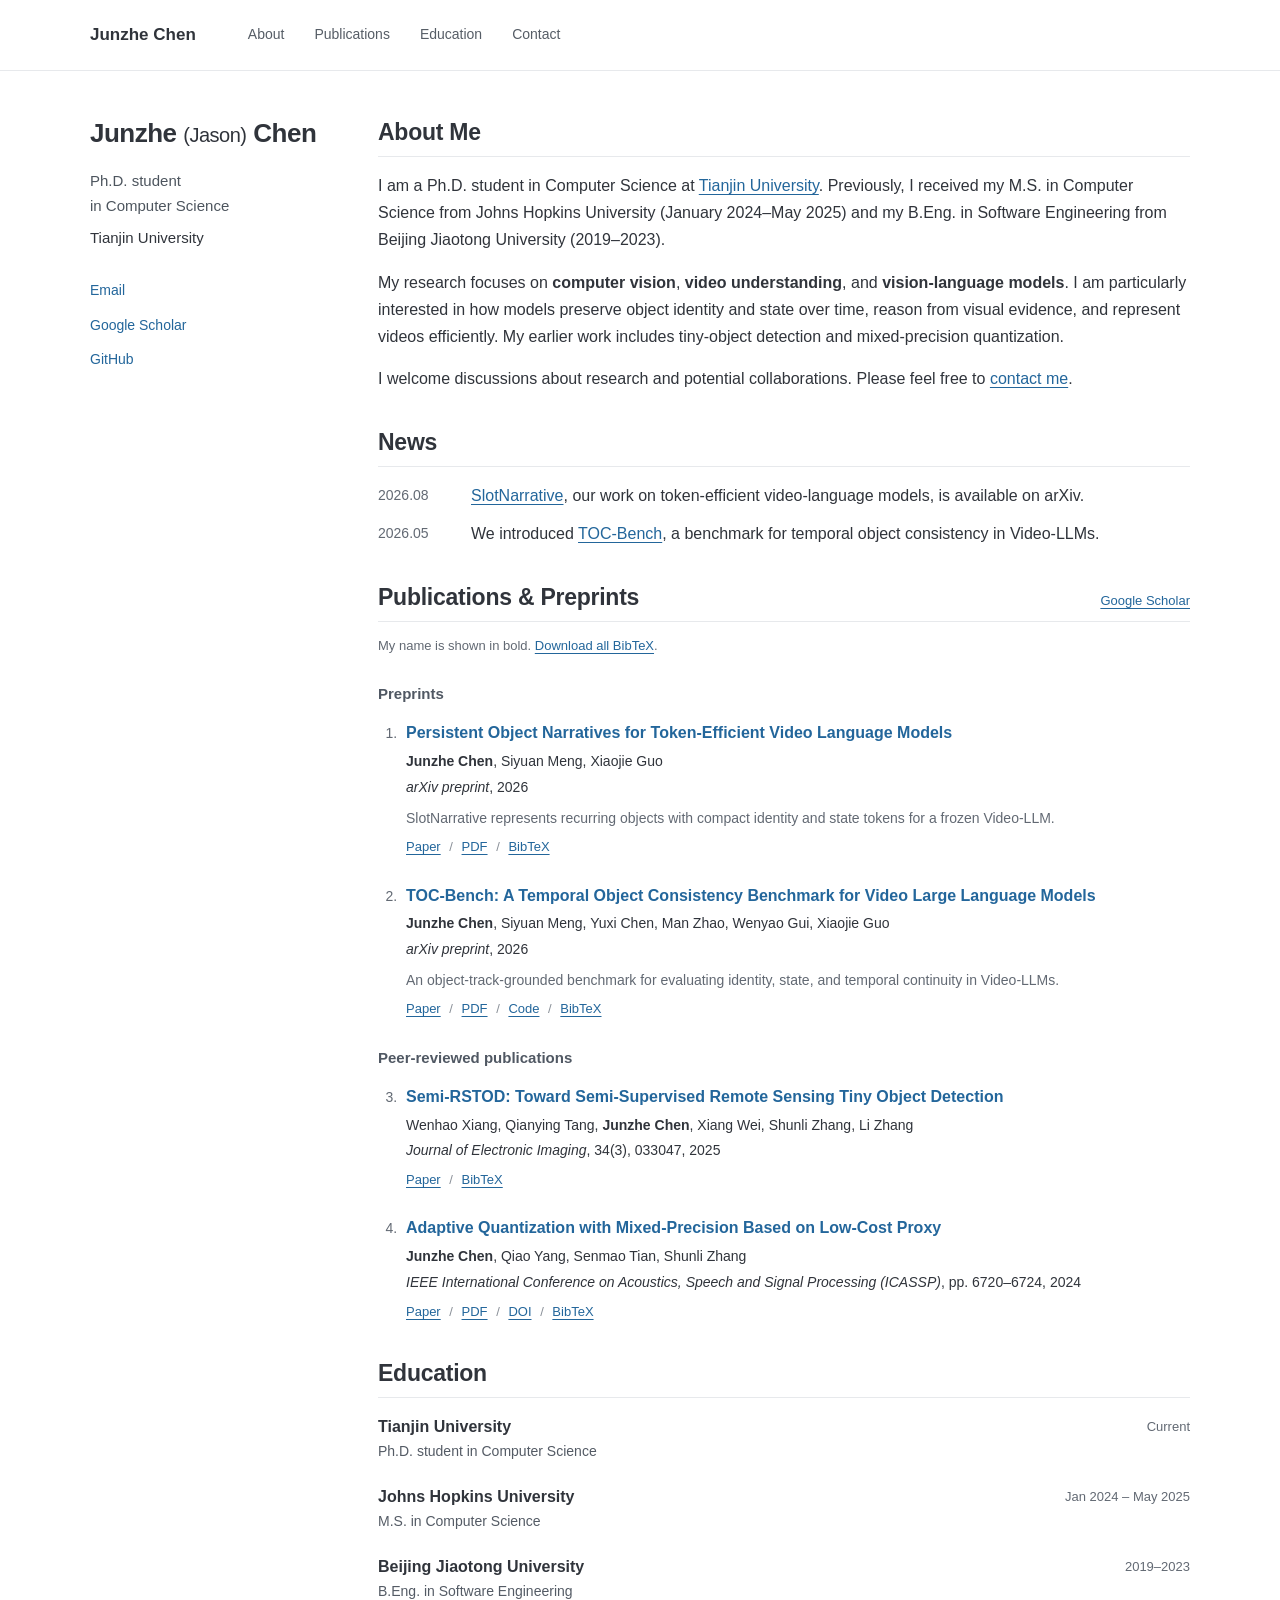
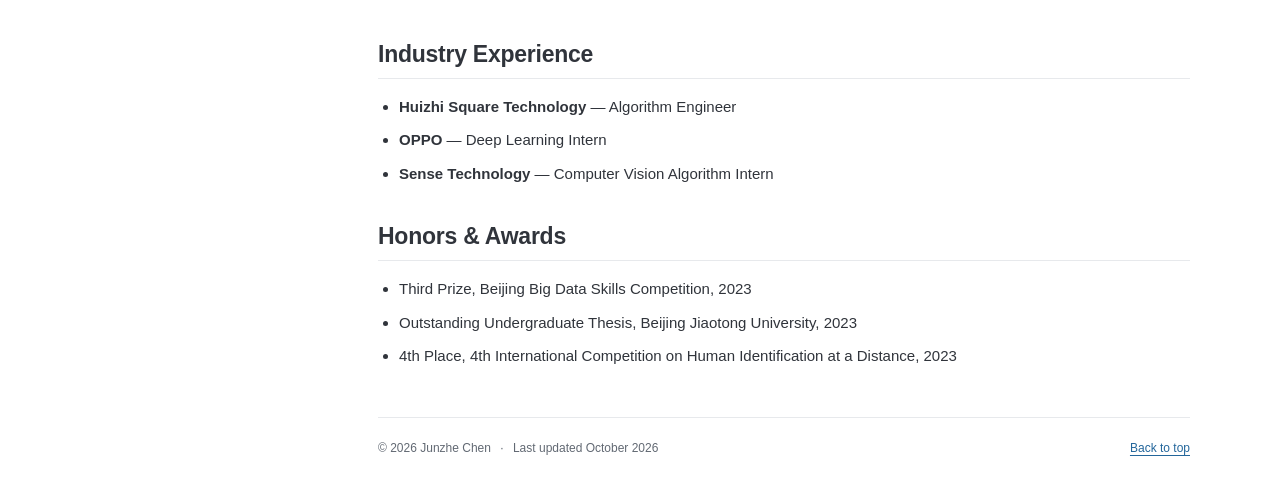
==== index.html @ 2421ffb1 "Simplify homepage into a traditional academic layout" ====
<!doctype html>
<html lang="en">
<head>
  <meta charset="utf-8">
  <meta name="viewport" content="width=device-width, initial-scale=1">
  <meta name="description" content="Junzhe (Jason) Chen is a Ph.D. student in Computer Science at Tianjin University. His research focuses on computer vision, video understanding, and efficient vision-language models.">
  <meta name="theme-color" content="#ffffff">
  <meta property="og:title" content="Junzhe Chen — Academic Homepage">
  <meta property="og:description" content="Ph.D. student at Tianjin University. Research in computer vision, video understanding, and vision-language models.">
  <meta property="og:type" content="website">
  <meta property="og:url" content="https://junzhec.top/">
  <title>Junzhe Chen — Academic Homepage</title>
  <link rel="canonical" href="https://junzhec.top/">
  <link rel="icon" href="assets/favicon.svg" type="image/svg+xml">
  <link rel="stylesheet" href="assets/styles.css?v=20261015">
</head>
<body id="top">
  <a class="skip-link" href="#main">Skip to content</a>

  <header class="site-header">
    <div class="header-inner">
      <a class="site-name" href="#top">Junzhe Chen</a>
      <nav aria-label="Main navigation">
        <a href="#about">About</a>
        <a href="#publications">Publications</a>
        <a href="#education">Education</a>
        <a href="mailto:junzhec12@gmail.com">Contact</a>
      </nav>
    </div>
  </header>

  <div class="page-layout">
    <aside class="profile" aria-labelledby="profile-name">
      <h1 id="profile-name">Junzhe <span class="preferred-name">(Jason)</span> Chen</h1>
      <p class="profile-role">Ph.D. student <span class="profile-subject">in Computer Science</span></p>
      <p class="profile-affiliation">Tianjin University</p>
      <ul class="profile-links" aria-label="Academic profiles and contact">
        <li><a href="mailto:junzhec12@gmail.com">Email</a></li>
        <li><a href="https://scholar.google.com/citations?user=YjoHl1EAAAAJ&amp;hl=en" target="_blank" rel="noreferrer">Google Scholar</a></li>
        <li><a href="https://github.com/junzhe-c" target="_blank" rel="noreferrer">GitHub</a></li>
      </ul>
    </aside>

    <main id="main">
      <section id="about" aria-labelledby="about-heading">
        <h2 id="about-heading">About Me</h2>
        <p>I am a Ph.D. student in Computer Science at <a href="https://en.tju.edu.cn/" target="_blank" rel="noreferrer">Tianjin University</a>. Previously, I received my M.S. in Computer Science from Johns Hopkins University (January 2024–May 2025) and my B.Eng. in Software Engineering from Beijing Jiaotong University (2019–2023).</p>
        <p>My research focuses on <strong>computer vision</strong>, <strong>video understanding</strong>, and <strong>vision-language models</strong>. I am particularly interested in how models preserve object identity and state over time, reason from visual evidence, and represent videos efficiently. My earlier work includes tiny-object detection and mixed-precision quantization.</p>
        <p>I welcome discussions about research and potential collaborations. Please feel free to <a href="mailto:junzhec12@gmail.com">contact me</a>.</p>
      </section>

      <section id="news" aria-labelledby="news-heading">
        <h2 id="news-heading">News</h2>
        <ul class="news-list">
          <li><time datetime="2026-08">2026.08</time><span><a href="https://arxiv.org/abs/2608.04866" target="_blank" rel="noreferrer">SlotNarrative</a>, our work on token-efficient video-language models, is available on arXiv.</span></li>
          <li><time datetime="2026-05">2026.05</time><span>We introduced <a href="https://arxiv.org/abs/2605.09904" target="_blank" rel="noreferrer">TOC-Bench</a>, a benchmark for temporal object consistency in Video-LLMs.</span></li>
        </ul>
      </section>

      <section id="publications" aria-labelledby="publications-heading">
        <div class="section-header">
          <h2 id="publications-heading">Publications &amp; Preprints</h2>
          <a class="section-link" href="https://scholar.google.com/citations?user=YjoHl1EAAAAJ&amp;hl=en" target="_blank" rel="noreferrer">Google Scholar</a>
        </div>
        <p class="section-note">My name is shown in bold. <a href="assets/publications.bib" download>Download all BibTeX</a>.</p>

        <h3 class="publication-group">Preprints</h3>
        <ol class="publication-list">
          <li>
            <article class="publication" aria-labelledby="slotnarrative-title">
              <h4 id="slotnarrative-title"><a href="https://arxiv.org/abs/2608.04866" target="_blank" rel="noreferrer">Persistent Object Narratives for Token-Efficient Video Language Models</a></h4>
              <p class="authors"><strong>Junzhe Chen</strong>, Siyuan Meng, Xiaojie Guo</p>
              <p class="venue"><em>arXiv preprint</em>, 2026</p>
              <p class="paper-summary">SlotNarrative represents recurring objects with compact identity and state tokens for a frozen Video-LLM.</p>
              <p class="paper-links"><a href="https://arxiv.org/abs/2608.04866" target="_blank" rel="noreferrer">Paper</a><span aria-hidden="true"> / </span><a href="https://arxiv.org/pdf/2608.04866" target="_blank" rel="noreferrer">PDF</a><span aria-hidden="true"> / </span><a href="assets/citations/slotnarrative.bib" download>BibTeX</a></p>
            </article>
          </li>
          <li>
            <article class="publication" aria-labelledby="toc-bench-title">
              <h4 id="toc-bench-title"><a href="https://arxiv.org/abs/2605.09904" target="_blank" rel="noreferrer">TOC-Bench: A Temporal Object Consistency Benchmark for Video Large Language Models</a></h4>
              <p class="authors"><strong>Junzhe Chen</strong>, Siyuan Meng, Yuxi Chen, Man Zhao, Wenyao Gui, Xiaojie Guo</p>
              <p class="venue"><em>arXiv preprint</em>, 2026</p>
              <p class="paper-summary">An object-track-grounded benchmark for evaluating identity, state, and temporal continuity in Video-LLMs.</p>
              <p class="paper-links"><a href="https://arxiv.org/abs/2605.09904" target="_blank" rel="noreferrer">Paper</a><span aria-hidden="true"> / </span><a href="https://arxiv.org/pdf/2605.09904" target="_blank" rel="noreferrer">PDF</a><span aria-hidden="true"> / </span><a href="https://github.com/junzhe-c/toc_bench" target="_blank" rel="noreferrer">Code</a><span aria-hidden="true"> / </span><a href="assets/citations/toc-bench.bib" download>BibTeX</a></p>
            </article>
          </li>
        </ol>

        <h3 class="publication-group">Peer-reviewed publications</h3>
        <ol class="publication-list" start="3">
          <li>
            <article class="publication" aria-labelledby="semi-rstod-title">
              <h4 id="semi-rstod-title"><a href="https://doi.org/10.1117/1.JEI.34.3.033047" target="_blank" rel="noreferrer">Semi-RSTOD: Toward Semi-Supervised Remote Sensing Tiny Object Detection</a></h4>
              <p class="authors">Wenhao Xiang, Qianying Tang, <strong>Junzhe Chen</strong>, Xiang Wei, Shunli Zhang, Li Zhang</p>
              <p class="venue"><em>Journal of Electronic Imaging</em>, 34(3), 033047, 2025</p>
              <p class="paper-links"><a href="https://doi.org/10.1117/1.JEI.34.3.033047" target="_blank" rel="noreferrer">Paper</a><span aria-hidden="true"> / </span><a href="assets/citations/semi-rstod.bib" download>BibTeX</a></p>
            </article>
          </li>
          <li>
            <article class="publication" aria-labelledby="lcpaq-title">
              <h4 id="lcpaq-title"><a href="https://arxiv.org/abs/2402.17706" target="_blank" rel="noreferrer">Adaptive Quantization with Mixed-Precision Based on Low-Cost Proxy</a></h4>
              <p class="authors"><strong>Junzhe Chen</strong>, Qiao Yang, Senmao Tian, Shunli Zhang</p>
              <p class="venue"><em>IEEE International Conference on Acoustics, Speech and Signal Processing (ICASSP)</em>, pp. 6720–6724, 2024</p>
              <p class="paper-links"><a href="https://arxiv.org/abs/2402.17706" target="_blank" rel="noreferrer">Paper</a><span aria-hidden="true"> / </span><a href="https://arxiv.org/pdf/2402.17706" target="_blank" rel="noreferrer">PDF</a><span aria-hidden="true"> / </span><a href="https://doi.org/10.1109/ICASSP48485.2024.10447866" target="_blank" rel="noreferrer">DOI</a><span aria-hidden="true"> / </span><a href="assets/citations/lcpaq.bib" download>BibTeX</a></p>
            </article>
          </li>
        </ol>
      </section>

      <section id="education" aria-labelledby="education-heading">
        <h2 id="education-heading">Education</h2>
        <ul class="education-list">
          <li><div><strong>Tianjin University</strong><p>Ph.D. student in Computer Science</p></div><span class="date">Current</span></li>
          <li><div><strong>Johns Hopkins University</strong><p>M.S. in Computer Science</p></div><span class="date"><time datetime="2024-01">Jan 2024</time> – <time datetime="2025-05">May 2025</time></span></li>
          <li><div><strong>Beijing Jiaotong University</strong><p>B.Eng. in Software Engineering</p></div><span class="date">2019–2023</span></li>
        </ul>
      </section>

      <section id="experience" aria-labelledby="experience-heading">
        <h2 id="experience-heading">Industry Experience</h2>
        <ul class="experience-list">
          <li><strong>Huizhi Square Technology</strong> — Algorithm Engineer</li>
          <li><strong>OPPO</strong> — Deep Learning Intern</li>
          <li><strong>Sense Technology</strong> — Computer Vision Algorithm Intern</li>
        </ul>
      </section>

      <section id="honors" aria-labelledby="honors-heading">
        <h2 id="honors-heading">Honors &amp; Awards</h2>
        <ul class="honors-list">
          <li>Third Prize, Beijing Big Data Skills Competition, 2023</li>
          <li>Outstanding Undergraduate Thesis, Beijing Jiaotong University, 2023</li>
          <li>4th Place, 4th International Competition on Human Identification at a Distance, 2023</li>
        </ul>
      </section>

      <footer class="site-footer">
        <p>© 2026 Junzhe Chen <span aria-hidden="true">·</span> Last updated October 2026</p>
        <a href="#top">Back to top</a>
      </footer>
    </main>
  </div>
</body>
</html>
---- assets/styles.css ----
:root {
  color-scheme: light;
  --text: #30343b;
  --muted: #626973;
  --link: #23669b;
  --line: #e7e9ec;
  --width: 1100px;
}

*,
*::before,
*::after { box-sizing: border-box; }

html {
  scroll-padding-top: 92px;
  -webkit-text-size-adjust: 100%;
}

body {
  margin: 0;
  background: #fff;
  color: var(--text);
  font-family: -apple-system, BlinkMacSystemFont, "Segoe UI", Helvetica, Arial, sans-serif;
  font-size: 16px;
  line-height: 1.7;
  -webkit-font-smoothing: antialiased;
}

a {
  color: var(--link);
  text-decoration-thickness: 1px;
  text-underline-offset: 3px;
}

a:hover {
  color: #17456a;
  text-decoration: underline;
}

:focus-visible {
  outline: 2px solid var(--link);
  outline-offset: 4px;
}

h1, h2, h3, h4, p, ul, ol { margin: 0; }
strong { font-weight: 600; }

.skip-link {
  position: fixed;
  top: 8px;
  left: 8px;
  z-index: 10;
  padding: 8px 16px;
  background: #fff;
  border: 1px solid var(--link);
  transform: translateY(-160%);
}

.skip-link:focus { transform: translateY(0); }

.site-header {
  position: sticky;
  top: 0;
  z-index: 5;
  border-bottom: 1px solid var(--line);
  background: #fff;
}

.header-inner {
  display: flex;
  align-items: center;
  gap: 52px;
  width: min(var(--width), calc(100% - 80px));
  min-height: 70px;
  margin-inline: auto;
}

.site-name {
  color: var(--text);
  font-size: 17px;
  font-weight: 600;
  text-decoration: none;
}

.header-inner nav {
  display: flex;
  flex-wrap: wrap;
  gap: 30px;
}

.header-inner nav a {
  color: #565d66;
  font-size: 14px;
  text-decoration: none;
}

.header-inner a:hover {
  color: var(--link);
  text-decoration: underline;
}

.page-layout {
  display: grid;
  grid-template-columns: 240px minmax(0, 1fr);
  align-items: start;
  column-gap: 48px;
  width: min(var(--width), calc(100% - 80px));
  margin: 46px auto 0;
}

.profile {
  position: sticky;
  top: 115px;
  overflow-wrap: anywhere;
}

.profile h1 {
  font-size: 26px;
  font-weight: 650;
  line-height: 1.3;
  letter-spacing: -.5px;
}

.preferred-name {
  font-size: .77em;
  font-weight: 500;
  white-space: nowrap;
}

.profile-role {
  margin-top: 18px;
  color: #4d555e;
  font-size: 15px;
  line-height: 1.65;
}

.profile-subject { display: block; }

.profile-affiliation {
  margin-top: 7px;
  font-size: 15px;
}

.profile-links {
  display: grid;
  gap: 5px;
  margin-top: 25px;
  padding: 0;
  list-style: none;
  font-size: 14px;
}

.profile-links a {
  display: inline-block;
  padding-block: 3px;
  text-decoration: none;
}

.profile-links a:hover { text-decoration: underline; }
main { min-width: 0; }
section + section { margin-top: 35px; }

h2 {
  margin-bottom: 15px;
  padding-bottom: 8px;
  border-bottom: 1px solid var(--line);
  font-size: 23px;
  font-weight: 600;
  line-height: 1.35;
  letter-spacing: -.25px;
}

section > p + p { margin-top: 15px; }

.news-list {
  display: grid;
  gap: 10px;
  padding: 0;
  list-style: none;
}

.news-list li {
  display: grid;
  grid-template-columns: 78px minmax(0, 1fr);
  gap: 15px;
}

.news-list time {
  color: var(--muted);
  font-size: 14px;
  line-height: 1.94;
  font-variant-numeric: tabular-nums;
}

.section-header {
  display: flex;
  align-items: baseline;
  justify-content: space-between;
  gap: 20px;
  margin-bottom: 13px;
  padding-bottom: 8px;
  border-bottom: 1px solid var(--line);
}

.section-header h2 {
  margin: 0;
  padding: 0;
  border: 0;
}

.section-link {
  flex-shrink: 0;
  font-size: 13px;
}

.section-note {
  color: var(--muted);
  font-size: 13px;
}

.publication-group {
  margin: 24px 0 14px;
  color: #505863;
  font-size: 15px;
  font-weight: 600;
}

.publication-list { padding-left: 23px; }
.publication-list > li { padding-left: 5px; }

.publication-list > li::marker {
  color: var(--muted);
  font-size: 14px;
}

.publication-list > li + li { margin-top: 24px; }

.publication h4 {
  font-size: 16px;
  font-weight: 600;
  line-height: 1.6;
}

.publication h4 a { text-decoration: none; }
.publication h4 a:hover { text-decoration: underline; }

.authors {
  margin-top: 4px;
  font-size: 14px;
  line-height: 1.7;
}

.venue {
  margin-top: 2px;
  font-size: 14px;
}

.paper-summary {
  margin-top: 7px;
  color: var(--muted);
  font-size: 14px;
}

.paper-links {
  margin-top: 6px;
  font-size: 13px;
}

.paper-links span {
  padding-inline: 5px;
  color: #8a9098;
}

.education-list {
  display: grid;
  gap: 19px;
  padding: 0;
  list-style: none;
}

.education-list li {
  display: flex;
  justify-content: space-between;
  gap: 25px;
}

.education-list p {
  color: #545b65;
  font-size: 14px;
}

.date {
  flex-shrink: 0;
  color: var(--muted);
  font-size: 13px;
  padding-top: 3px;
}

.date time { white-space: nowrap; }

.experience-list,
.honors-list {
  display: grid;
  gap: 8px;
  padding-left: 21px;
  font-size: 15px;
}

.site-footer {
  display: flex;
  flex-wrap: wrap;
  justify-content: space-between;
  gap: 12px;
  margin-top: 48px;
  padding-block: 20px 30px;
  border-top: 1px solid var(--line);
  color: var(--muted);
  font-size: 12px;
}

.site-footer span { margin-inline: 6px; }

@media (max-width: 1000px) {
  .page-layout {
    grid-template-columns: 190px minmax(0, 1fr);
    column-gap: 40px;
  }
  .profile h1 { font-size: 25px; }
  .education-list li { flex-direction: column; gap: 2px; }
}

@media (max-width: 720px) {
  html { scroll-padding-top: 78px; }
  .header-inner { width: calc(100% - 40px); min-height: 62px; gap: 25px; }
  .site-name { font-size: 15px; white-space: nowrap; }
  .header-inner nav { gap: 17px; }
  .header-inner nav a { font-size: 12px; }
  .page-layout { grid-template-columns: minmax(0, 1fr); width: calc(100% - 40px); margin-top: 30px; }
  .profile { position: static; margin-bottom: 30px; padding-bottom: 24px; border-bottom: 1px solid var(--line); }
  .profile h1 { font-size: 28px; }
  .profile-role { margin-top: 12px; }
  .profile-subject { display: inline; }
  .profile-links { display: flex; flex-wrap: wrap; gap: 9px 23px; margin-top: 14px; }
  .profile-links a { padding-block: 6px; }
  body { font-size: 15px; }
  h2 { font-size: 22px; }
  .section-header { align-items: flex-start; flex-direction: column; gap: 5px; }
  .section-link { display: inline-block; padding-block: 3px; }
  .news-list li { grid-template-columns: 63px minmax(0, 1fr); gap: 12px; }
  .news-list time { font-size: 13px; line-height: 1.96; }
  .publication-list { padding-left: 20px; }
  .publication-list > li { padding-left: 2px; }
  .publication h4 { font-size: 16px; }
  .paper-links a { display: inline-block; padding-block: 5px; }
  .paper-links { margin-top: 3px; }
  .education-list li { flex-direction: column; gap: 2px; }
  .site-footer { flex-direction: column; align-items: flex-start; font-size: 11px; }
}

@media (max-width: 400px) {
  .header-inner { gap: 18px; }
  .header-inner nav { gap: 13px; }
  .header-inner nav a { font-size: 11px; }
  .header-inner nav a[href="mailto:junzhec12@gmail.com"] { display: none; }
}

@media print {
  body { font-size: 10pt; color: #000; }
  .site-header, .skip-link, .site-footer > a { display: none; }
  .page-layout { display: block; width: 100%; margin: 0; }
  .profile { position: static; margin-bottom: 25px; }
  .profile h1 { font-size: 23pt; }
  .profile-role, .profile-affiliation { display: inline; font-size: 10pt; }
  .profile-subject { display: inline; }
  .profile-links { display: flex; gap: 18px; margin-top: 5px; }
  h2 { font-size: 15pt; break-after: avoid; }
  a { color: #000; }
  .publication, .education-list li, .experience-list li, .honors-list li { break-inside: avoid; }
  .paper-links, .section-note, .section-link { display: none; }
}
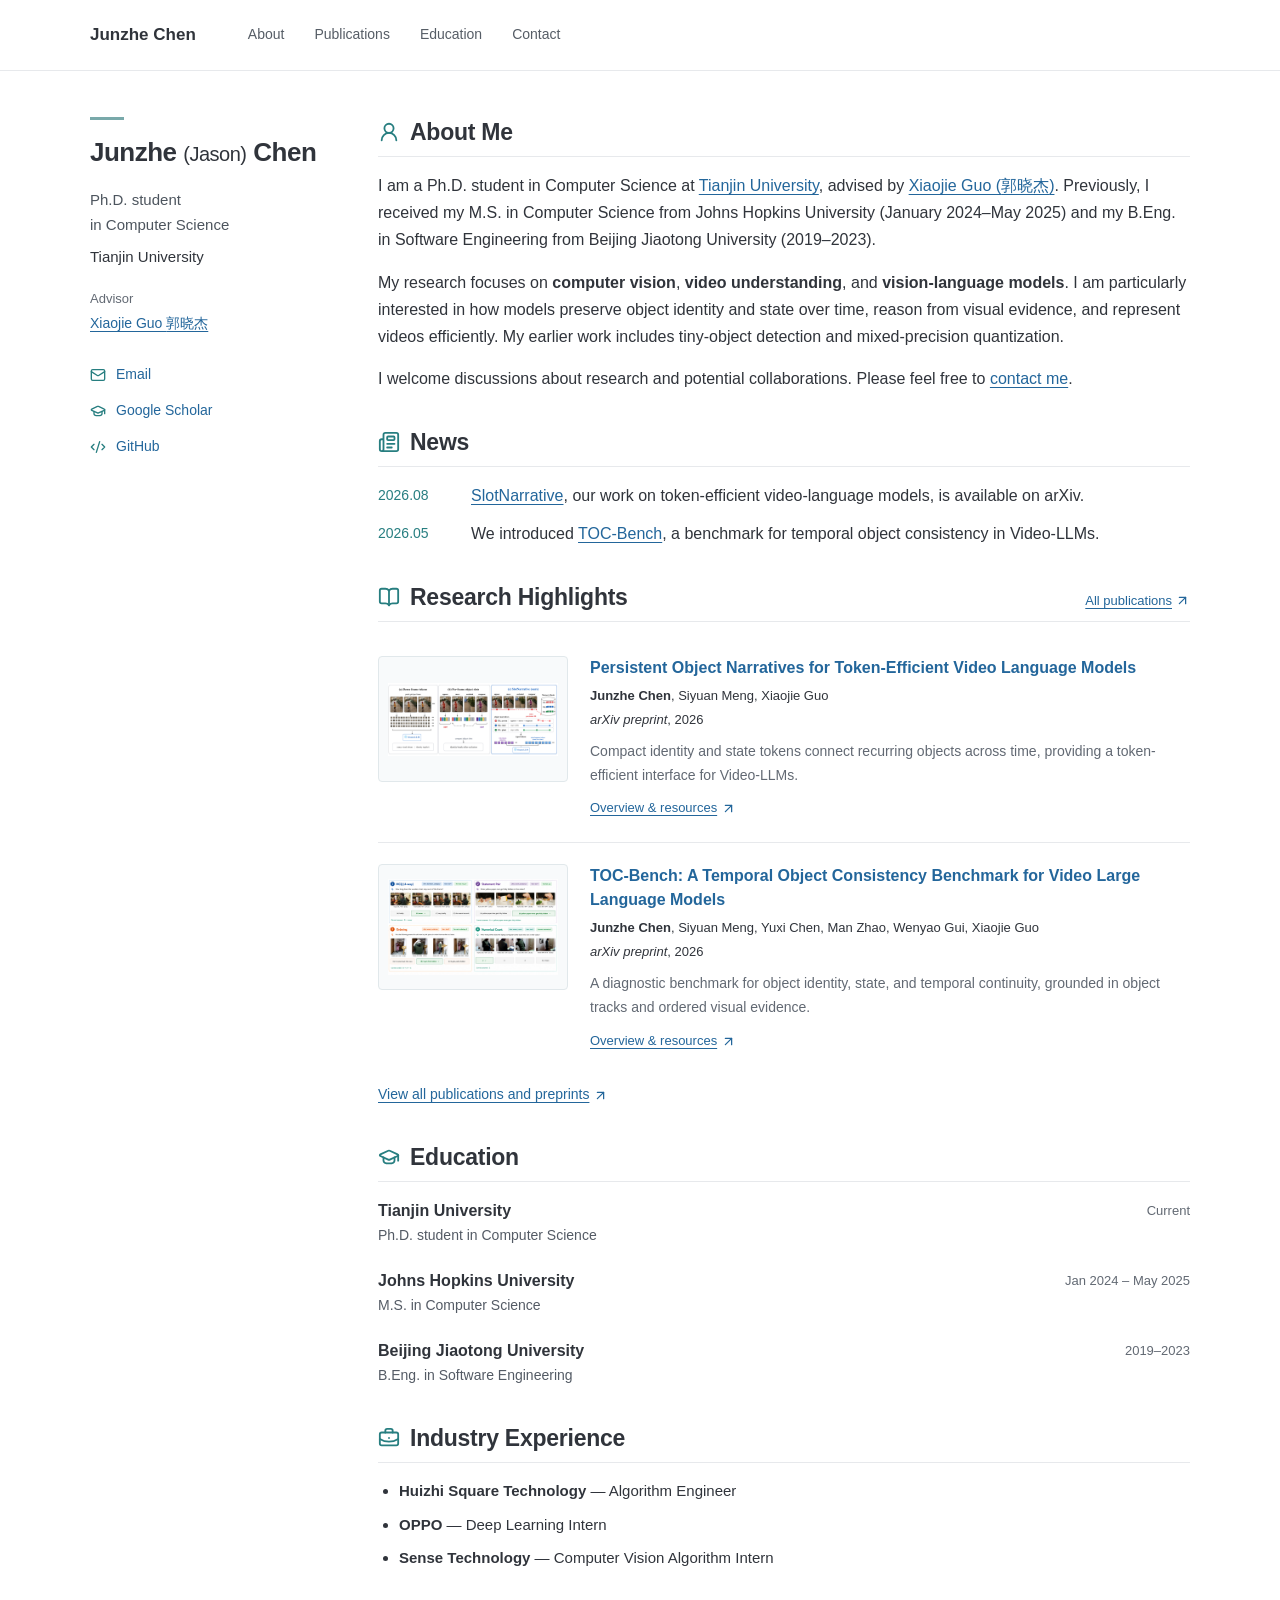
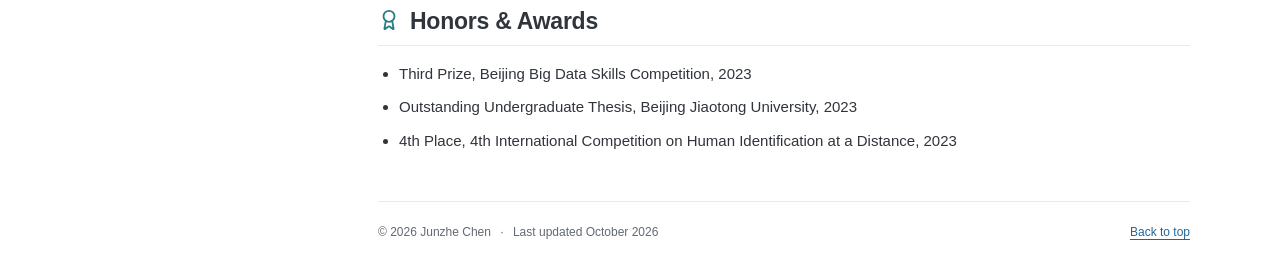
==== commit 07214727: "Add illustrated publications page, subtle icons, and advisor" ====
--- a/index.html
+++ b/index.html
@@ -12,7 +12,7 @@
   <title>Junzhe Chen — Academic Homepage</title>
   <link rel="canonical" href="https://junzhec.top/">
   <link rel="icon" href="assets/favicon.svg" type="image/svg+xml">
-  <link rel="stylesheet" href="assets/styles.css?v=20261015">
+  <link rel="stylesheet" href="assets/styles.css?v=20261015b">
 </head>
 <body id="top">
   <a class="skip-link" href="#main">Skip to content</a>
@@ -22,7 +22,7 @@
       <a class="site-name" href="#top">Junzhe Chen</a>
       <nav aria-label="Main navigation">
         <a href="#about">About</a>
-        <a href="#publications">Publications</a>
+        <a href="publications.html">Publications</a>
         <a href="#education">Education</a>
         <a href="mailto:junzhec12@gmail.com">Contact</a>
       </nav>
@@ -34,23 +34,24 @@
       <h1 id="profile-name">Junzhe <span class="preferred-name">(Jason)</span> Chen</h1>
       <p class="profile-role">Ph.D. student <span class="profile-subject">in Computer Science</span></p>
       <p class="profile-affiliation">Tianjin University</p>
+      <p class="profile-advisor">Advisor <br><a href="https://sites.google.com/view/xjguo" target="_blank" rel="noreferrer">Xiaojie Guo <span lang="zh-CN">郭晓杰</span></a></p>
       <ul class="profile-links" aria-label="Academic profiles and contact">
-        <li><a href="mailto:junzhec12@gmail.com">Email</a></li>
-        <li><a href="https://scholar.google.com/citations?user=YjoHl1EAAAAJ&amp;hl=en" target="_blank" rel="noreferrer">Google Scholar</a></li>
-        <li><a href="https://github.com/junzhe-c" target="_blank" rel="noreferrer">GitHub</a></li>
+        <li><a href="mailto:junzhec12@gmail.com"><span class="icon icon-mail" aria-hidden="true"></span><span>Email</span></a></li>
+        <li><a href="https://scholar.google.com/citations?user=YjoHl1EAAAAJ&amp;hl=en" target="_blank" rel="noreferrer"><span class="icon icon-graduation-cap" aria-hidden="true"></span><span>Google Scholar</span></a></li>
+        <li><a href="https://github.com/junzhe-c" target="_blank" rel="noreferrer"><span class="icon icon-code-xml" aria-hidden="true"></span><span>GitHub</span></a></li>
       </ul>
     </aside>
 
     <main id="main">
       <section id="about" aria-labelledby="about-heading">
-        <h2 id="about-heading">About Me</h2>
-        <p>I am a Ph.D. student in Computer Science at <a href="https://en.tju.edu.cn/" target="_blank" rel="noreferrer">Tianjin University</a>. Previously, I received my M.S. in Computer Science from Johns Hopkins University (January 2024–May 2025) and my B.Eng. in Software Engineering from Beijing Jiaotong University (2019–2023).</p>
+        <h2 id="about-heading"><span class="icon icon-user-round" aria-hidden="true"></span>About Me</h2>
+        <p>I am a Ph.D. student in Computer Science at <a href="https://en.tju.edu.cn/" target="_blank" rel="noreferrer">Tianjin University</a>, advised by <a href="https://sites.google.com/view/xjguo" target="_blank" rel="noreferrer">Xiaojie Guo (<span lang="zh-CN">郭晓杰</span>)</a>. Previously, I received my M.S. in Computer Science from Johns Hopkins University (January 2024–May 2025) and my B.Eng. in Software Engineering from Beijing Jiaotong University (2019–2023).</p>
         <p>My research focuses on <strong>computer vision</strong>, <strong>video understanding</strong>, and <strong>vision-language models</strong>. I am particularly interested in how models preserve object identity and state over time, reason from visual evidence, and represent videos efficiently. My earlier work includes tiny-object detection and mixed-precision quantization.</p>
         <p>I welcome discussions about research and potential collaborations. Please feel free to <a href="mailto:junzhec12@gmail.com">contact me</a>.</p>
       </section>
 
       <section id="news" aria-labelledby="news-heading">
-        <h2 id="news-heading">News</h2>
+        <h2 id="news-heading"><span class="icon icon-newspaper" aria-hidden="true"></span>News</h2>
         <ul class="news-list">
           <li><time datetime="2026-08">2026.08</time><span><a href="https://arxiv.org/abs/2608.04866" target="_blank" rel="noreferrer">SlotNarrative</a>, our work on token-efficient video-language models, is available on arXiv.</span></li>
           <li><time datetime="2026-05">2026.05</time><span>We introduced <a href="https://arxiv.org/abs/2605.09904" target="_blank" rel="noreferrer">TOC-Bench</a>, a benchmark for temporal object consistency in Video-LLMs.</span></li>
@@ -59,56 +60,40 @@
 
       <section id="publications" aria-labelledby="publications-heading">
         <div class="section-header">
-          <h2 id="publications-heading">Publications &amp; Preprints</h2>
-          <a class="section-link" href="https://scholar.google.com/citations?user=YjoHl1EAAAAJ&amp;hl=en" target="_blank" rel="noreferrer">Google Scholar</a>
+          <h2 id="publications-heading"><span class="icon icon-book-open" aria-hidden="true"></span>Research Highlights</h2>
+          <a class="section-link" href="publications.html">All publications <span class="icon icon-arrow-up-right" aria-hidden="true"></span></a>
         </div>
-        <p class="section-note">My name is shown in bold. <a href="assets/publications.bib" download>Download all BibTeX</a>.</p>
-
-        <h3 class="publication-group">Preprints</h3>
-        <ol class="publication-list">
-          <li>
-            <article class="publication" aria-labelledby="slotnarrative-title">
-              <h4 id="slotnarrative-title"><a href="https://arxiv.org/abs/2608.04866" target="_blank" rel="noreferrer">Persistent Object Narratives for Token-Efficient Video Language Models</a></h4>
-              <p class="authors"><strong>Junzhe Chen</strong>, Siyuan Meng, Xiaojie Guo</p>
-              <p class="venue"><em>arXiv preprint</em>, 2026</p>
-              <p class="paper-summary">SlotNarrative represents recurring objects with compact identity and state tokens for a frozen Video-LLM.</p>
-              <p class="paper-links"><a href="https://arxiv.org/abs/2608.04866" target="_blank" rel="noreferrer">Paper</a><span aria-hidden="true"> / </span><a href="https://arxiv.org/pdf/2608.04866" target="_blank" rel="noreferrer">PDF</a><span aria-hidden="true"> / </span><a href="assets/citations/slotnarrative.bib" download>BibTeX</a></p>
-            </article>
-          </li>
-          <li>
-            <article class="publication" aria-labelledby="toc-bench-title">
-              <h4 id="toc-bench-title"><a href="https://arxiv.org/abs/2605.09904" target="_blank" rel="noreferrer">TOC-Bench: A Temporal Object Consistency Benchmark for Video Large Language Models</a></h4>
-              <p class="authors"><strong>Junzhe Chen</strong>, Siyuan Meng, Yuxi Chen, Man Zhao, Wenyao Gui, Xiaojie Guo</p>
-              <p class="venue"><em>arXiv preprint</em>, 2026</p>
-              <p class="paper-summary">An object-track-grounded benchmark for evaluating identity, state, and temporal continuity in Video-LLMs.</p>
-              <p class="paper-links"><a href="https://arxiv.org/abs/2605.09904" target="_blank" rel="noreferrer">Paper</a><span aria-hidden="true"> / </span><a href="https://arxiv.org/pdf/2605.09904" target="_blank" rel="noreferrer">PDF</a><span aria-hidden="true"> / </span><a href="https://github.com/junzhe-c/toc_bench" target="_blank" rel="noreferrer">Code</a><span aria-hidden="true"> / </span><a href="assets/citations/toc-bench.bib" download>BibTeX</a></p>
-            </article>
-          </li>
-        </ol>
-
-        <h3 class="publication-group">Peer-reviewed publications</h3>
-        <ol class="publication-list" start="3">
-          <li>
-            <article class="publication" aria-labelledby="semi-rstod-title">
-              <h4 id="semi-rstod-title"><a href="https://doi.org/10.1117/1.JEI.34.3.033047" target="_blank" rel="noreferrer">Semi-RSTOD: Toward Semi-Supervised Remote Sensing Tiny Object Detection</a></h4>
-              <p class="authors">Wenhao Xiang, Qianying Tang, <strong>Junzhe Chen</strong>, Xiang Wei, Shunli Zhang, Li Zhang</p>
-              <p class="venue"><em>Journal of Electronic Imaging</em>, 34(3), 033047, 2025</p>
-              <p class="paper-links"><a href="https://doi.org/10.1117/1.JEI.34.3.033047" target="_blank" rel="noreferrer">Paper</a><span aria-hidden="true"> / </span><a href="assets/citations/semi-rstod.bib" download>BibTeX</a></p>
-            </article>
-          </li>
-          <li>
-            <article class="publication" aria-labelledby="lcpaq-title">
-              <h4 id="lcpaq-title"><a href="https://arxiv.org/abs/2402.17706" target="_blank" rel="noreferrer">Adaptive Quantization with Mixed-Precision Based on Low-Cost Proxy</a></h4>
-              <p class="authors"><strong>Junzhe Chen</strong>, Qiao Yang, Senmao Tian, Shunli Zhang</p>
-              <p class="venue"><em>IEEE International Conference on Acoustics, Speech and Signal Processing (ICASSP)</em>, pp. 6720–6724, 2024</p>
-              <p class="paper-links"><a href="https://arxiv.org/abs/2402.17706" target="_blank" rel="noreferrer">Paper</a><span aria-hidden="true"> / </span><a href="https://arxiv.org/pdf/2402.17706" target="_blank" rel="noreferrer">PDF</a><span aria-hidden="true"> / </span><a href="https://doi.org/10.1109/ICASSP48485.2024.10447866" target="_blank" rel="noreferrer">DOI</a><span aria-hidden="true"> / </span><a href="assets/citations/lcpaq.bib" download>BibTeX</a></p>
-            </article>
-          </li>
-        </ol>
+        <div class="research-previews">
+        <article class="research-preview" aria-labelledby="slotnarrative-title">
+          <a class="preview-figure" href="publications.html#slotnarrative" aria-label="Read more about SlotNarrative">
+            <img src="assets/papers/slotnarrative-thumb.png" alt="Comparison of frame tokens, per-frame object slots, and persistent object narratives in SlotNarrative." width="2136" height="919" loading="lazy" decoding="async">
+          </a>
+          <div class="preview-copy">
+            <h3 id="slotnarrative-title"><a href="publications.html#slotnarrative">Persistent Object Narratives for Token-Efficient Video Language Models</a></h3>
+            <p class="authors"><strong>Junzhe Chen</strong>, Siyuan Meng, Xiaojie Guo</p>
+            <p class="venue"><em>arXiv preprint</em>, 2026</p>
+            <p class="paper-summary">Compact identity and state tokens connect recurring objects across time, providing a token-efficient interface for Video-LLMs.</p>
+            <a class="read-more" href="publications.html#slotnarrative">Overview &amp; resources <span class="icon icon-arrow-up-right" aria-hidden="true"></span></a>
+          </div>
+        </article>
+        <article class="research-preview" aria-labelledby="toc-bench-title">
+          <a class="preview-figure" href="publications.html#toc-bench" aria-label="Read more about TOC-Bench">
+            <img src="assets/papers/toc-bench-thumb.png" alt="Four examples from TOC-Bench illustrating multiple-choice, statement-pair, event-ordering, and counting tasks." width="1672" height="941" loading="lazy" decoding="async">
+          </a>
+          <div class="preview-copy">
+            <h3 id="toc-bench-title"><a href="publications.html#toc-bench">TOC-Bench: A Temporal Object Consistency Benchmark for Video Large Language Models</a></h3>
+            <p class="authors"><strong>Junzhe Chen</strong>, Siyuan Meng, Yuxi Chen, Man Zhao, Wenyao Gui, Xiaojie Guo</p>
+            <p class="venue"><em>arXiv preprint</em>, 2026</p>
+            <p class="paper-summary">A diagnostic benchmark for object identity, state, and temporal continuity, grounded in object tracks and ordered visual evidence.</p>
+            <a class="read-more" href="publications.html#toc-bench">Overview &amp; resources <span class="icon icon-arrow-up-right" aria-hidden="true"></span></a>
+          </div>
+        </article>
+        </div>
+        <p class="all-publications"><a href="publications.html">View all publications and preprints <span class="icon icon-arrow-up-right" aria-hidden="true"></span></a></p>
       </section>
 
       <section id="education" aria-labelledby="education-heading">
-        <h2 id="education-heading">Education</h2>
+        <h2 id="education-heading"><span class="icon icon-graduation-cap" aria-hidden="true"></span>Education</h2>
         <ul class="education-list">
           <li><div><strong>Tianjin University</strong><p>Ph.D. student in Computer Science</p></div><span class="date">Current</span></li>
           <li><div><strong>Johns Hopkins University</strong><p>M.S. in Computer Science</p></div><span class="date"><time datetime="2024-01">Jan 2024</time> – <time datetime="2025-05">May 2025</time></span></li>
@@ -117,7 +102,7 @@
       </section>
 
       <section id="experience" aria-labelledby="experience-heading">
-        <h2 id="experience-heading">Industry Experience</h2>
+        <h2 id="experience-heading"><span class="icon icon-briefcase-business" aria-hidden="true"></span>Industry Experience</h2>
         <ul class="experience-list">
           <li><strong>Huizhi Square Technology</strong> — Algorithm Engineer</li>
           <li><strong>OPPO</strong> — Deep Learning Intern</li>
@@ -126,7 +111,7 @@
       </section>
 
       <section id="honors" aria-labelledby="honors-heading">
-        <h2 id="honors-heading">Honors &amp; Awards</h2>
+        <h2 id="honors-heading"><span class="icon icon-award" aria-hidden="true"></span>Honors &amp; Awards</h2>
         <ul class="honors-list">
           <li>Third Prize, Beijing Big Data Skills Competition, 2023</li>
           <li>Outstanding Undergraduate Thesis, Beijing Jiaotong University, 2023</li>
--- a/assets/styles.css
+++ b/assets/styles.css
@@ -378,3 +378,179 @@
   .publication, .education-list li, .experience-list li, .honors-list li { break-inside: avoid; }
   .paper-links, .section-note, .section-link { display: none; }
 }
+
+/* Small visual accents and publication illustrations. */
+:root {
+  --accent: #277e80;
+  --accent-soft: #edf5f5;
+}
+
+.icon {
+  display: inline-block;
+  width: 18px;
+  height: 18px;
+  flex: 0 0 auto;
+  background-color: currentColor;
+  -webkit-mask: var(--icon) center / contain no-repeat;
+  mask: var(--icon) center / contain no-repeat;
+  vertical-align: -.18em;
+}
+
+.icon-mail { --icon: url('icons/mail.svg'); }
+.icon-graduation-cap { --icon: url('icons/graduation-cap.svg'); }
+.icon-code-xml { --icon: url('icons/code-xml.svg'); }
+.icon-user-round { --icon: url('icons/user-round.svg'); }
+.icon-book-open { --icon: url('icons/book-open.svg'); }
+.icon-newspaper { --icon: url('icons/newspaper.svg'); }
+.icon-briefcase-business { --icon: url('icons/briefcase-business.svg'); }
+.icon-award { --icon: url('icons/award.svg'); }
+.icon-arrow-up-right { --icon: url('icons/arrow-up-right.svg'); }
+.icon-arrow-left { --icon: url('icons/arrow-left.svg'); }
+
+h2 > .icon {
+  width: 22px;
+  height: 22px;
+  margin-right: 10px;
+  color: var(--accent);
+  vertical-align: -.12em;
+}
+
+.profile::before {
+  content: '';
+  display: block;
+  width: 34px;
+  height: 3px;
+  margin-bottom: 16px;
+  background: #79a9aa;
+}
+
+.profile-advisor {
+  margin-top: 18px;
+  color: var(--muted);
+  font-size: 13px;
+  line-height: 1.75;
+}
+
+.profile-advisor a { font-size: 14px; }
+
+.profile-links a {
+  display: inline-flex;
+  align-items: center;
+  gap: 10px;
+}
+
+.profile-links .icon { width: 16px; height: 16px; color: var(--accent); }
+.news-list time { color: var(--accent); }
+.header-inner nav [aria-current="page"] { color: var(--link); text-decoration: underline; }
+.section-link { display: inline-flex; align-items: center; gap: 3px; }
+.section-link .icon, .read-more .icon, .all-publications .icon { width: 15px; height: 15px; }
+
+.research-preview {
+  display: grid;
+  grid-template-columns: 190px minmax(0, 1fr);
+  align-items: start;
+  gap: 22px;
+  padding-block: 21px;
+}
+
+.research-preview + .research-preview { border-top: 1px solid var(--line); }
+
+.preview-figure {
+  display: flex;
+  align-items: center;
+  justify-content: center;
+  aspect-ratio: 1.5;
+  border: 1px solid #e1e8eb;
+  border-radius: 4px;
+  padding: 9px;
+  background: #f8fafb;
+}
+
+.preview-figure:hover { border-color: #8db1b8; }
+.preview-figure img { display: block; width: 100%; height: auto; }
+.preview-copy { min-width: 0; }
+.preview-copy h3 { font-size: 16px; line-height: 1.55; font-weight: 600; }
+.preview-copy h3 a { text-decoration: none; }
+.preview-copy h3 a:hover { text-decoration: underline; }
+.preview-copy .authors { font-size: 13px; }
+.preview-copy .venue { font-size: 13px; }
+.preview-copy .paper-summary { font-size: 14px; margin-top: 9px; }
+.read-more { display: inline-flex; align-items: center; gap: 4px; margin-top: 10px; font-size: 13px; }
+.all-publications { margin-top: 9px; font-size: 14px; }
+.all-publications a { display: inline-flex; align-items: center; gap: 4px; }
+
+.publication-page-intro > p { margin-top: 12px; }
+.back-link { display: inline-flex; align-items: center; gap: 6px; margin-bottom: 19px; font-size: 13px; text-decoration: none; }
+.back-link .icon { width: 16px; height: 16px; }
+.page-title { margin-bottom: 0; padding-bottom: 13px; font-size: 27px; }
+.publication-page-intro > p:not(.section-note) { color: var(--muted); font-size: 15px; }
+
+.publication-index {
+  display: flex;
+  flex-wrap: wrap;
+  gap: 6px 22px;
+  margin-block: 20px 30px;
+  padding: 12px 16px;
+  border-left: 3px solid #79a9aa;
+  background: #f6f9fa;
+  font-size: 13px;
+}
+
+.publication-index a { padding-block: 3px; text-decoration: none; }
+.publication-index a:hover { text-decoration: underline; }
+.publication-section + .publication-section { margin-top: 38px; }
+.publication-section .publication-group { margin: 0 0 22px; font-size: 14px; letter-spacing: .2px; color: var(--accent); }
+.publication-detail { scroll-margin-top: 0; }
+.publication-detail + .publication-detail { margin-top: 32px; padding-top: 28px; border-top: 1px solid var(--line); }
+.publication-detail h4 { font-size: 19px; line-height: 1.5; }
+.publication-detail .authors { margin-top: 9px; }
+.publication-detail .venue { margin-top: 3px; }
+.paper-description { margin-top: 13px; font-size: 15px; line-height: 1.8; }
+.publication-detail .paper-links { margin-top: 9px; }
+.publication-detail .paper-links a { display: inline-block; padding-block: 5px; }
+.paper-figure { margin: 19px 0 0; }
+.paper-figure > a { display: block; padding: 12px; border: 1px solid #e1e8eb; border-radius: 4px; background: #fff; }
+.paper-figure > a:hover { border-color: #8db1b8; }
+.paper-figure img { display: block; width: 100%; height: auto; background: #fff; }
+.paper-figure figcaption { margin-top: 9px; color: var(--muted); font-size: 12px; line-height: 1.65; }
+.paper-figure figcaption a { white-space: nowrap; }
+
+@media (min-width: 721px) and (max-width: 1000px) {
+  .research-preview { grid-template-columns: minmax(0, 1fr); gap: 15px; }
+  .preview-figure { width: 220px; max-width: 100%; aspect-ratio: 1.8; }
+}
+
+@media (max-width: 720px) {
+  .profile::before { margin-bottom: 13px; }
+  .profile-advisor br { display: none; }
+  .profile-advisor br::after { content: ' '; }
+  .profile-advisor a { margin-left: 7px; }
+  .profile-links { gap: 7px 21px; }
+  .profile-links a { gap: 7px; }
+  h2 > .icon { width: 21px; height: 21px; margin-right: 8px; }
+  .research-preview { grid-template-columns: minmax(0, 1fr); gap: 15px; padding-block: 19px; }
+  .preview-figure { aspect-ratio: auto; padding: 12px; }
+  .preview-figure img { max-height: 220px; width: 100%; object-fit: contain; }
+  .preview-copy h3 { font-size: 17px; }
+  .read-more, .all-publications a { min-height: 34px; }
+  .page-title { font-size: 24px; }
+  .publication-index { gap: 6px 16px; font-size: 12px; }
+  .publication-detail h4 { font-size: 18px; }
+  .publication-detail { scroll-margin-top: 0; }
+  .paper-description { font-size: 14px; }
+  .paper-figure > a { padding: 5px; }
+  .paper-figure figcaption { font-size: 11px; }
+}
+
+@media print {
+  .profile::before, .icon, .publication-index, .back-link, .read-more, .all-publications { display: none; }
+  .profile-advisor { font-size: 10pt; }
+  .profile-advisor br { display: none; }
+  .profile-advisor a { margin-left: 5px; color: #000; }
+  .research-preview { grid-template-columns: 140px minmax(0, 1fr); break-inside: avoid; }
+  .preview-figure { border: 0; background: #fff; }
+  .publication-detail { break-inside: auto; }
+  .paper-figure { break-inside: avoid; }
+  .paper-figure > a { border: 0; padding: 0; }
+  .paper-figure figcaption a { display: none; }
+}
